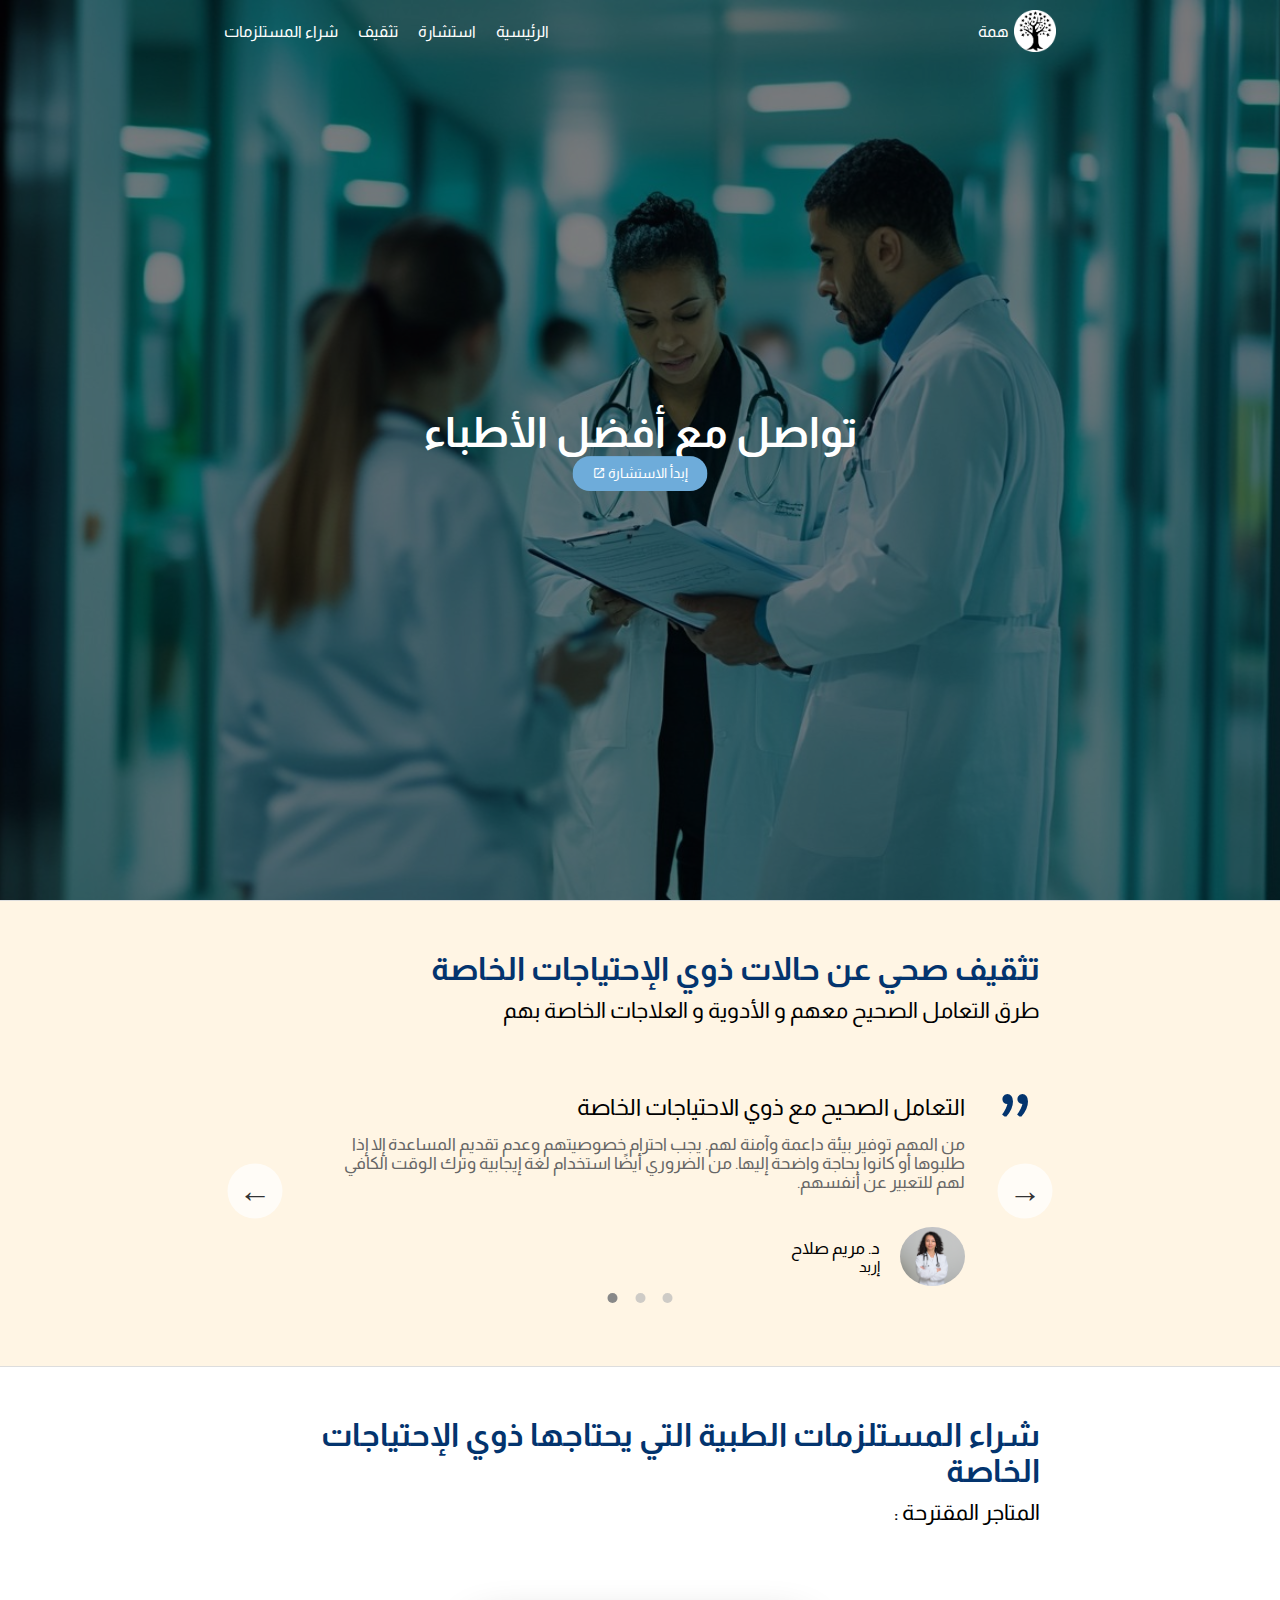
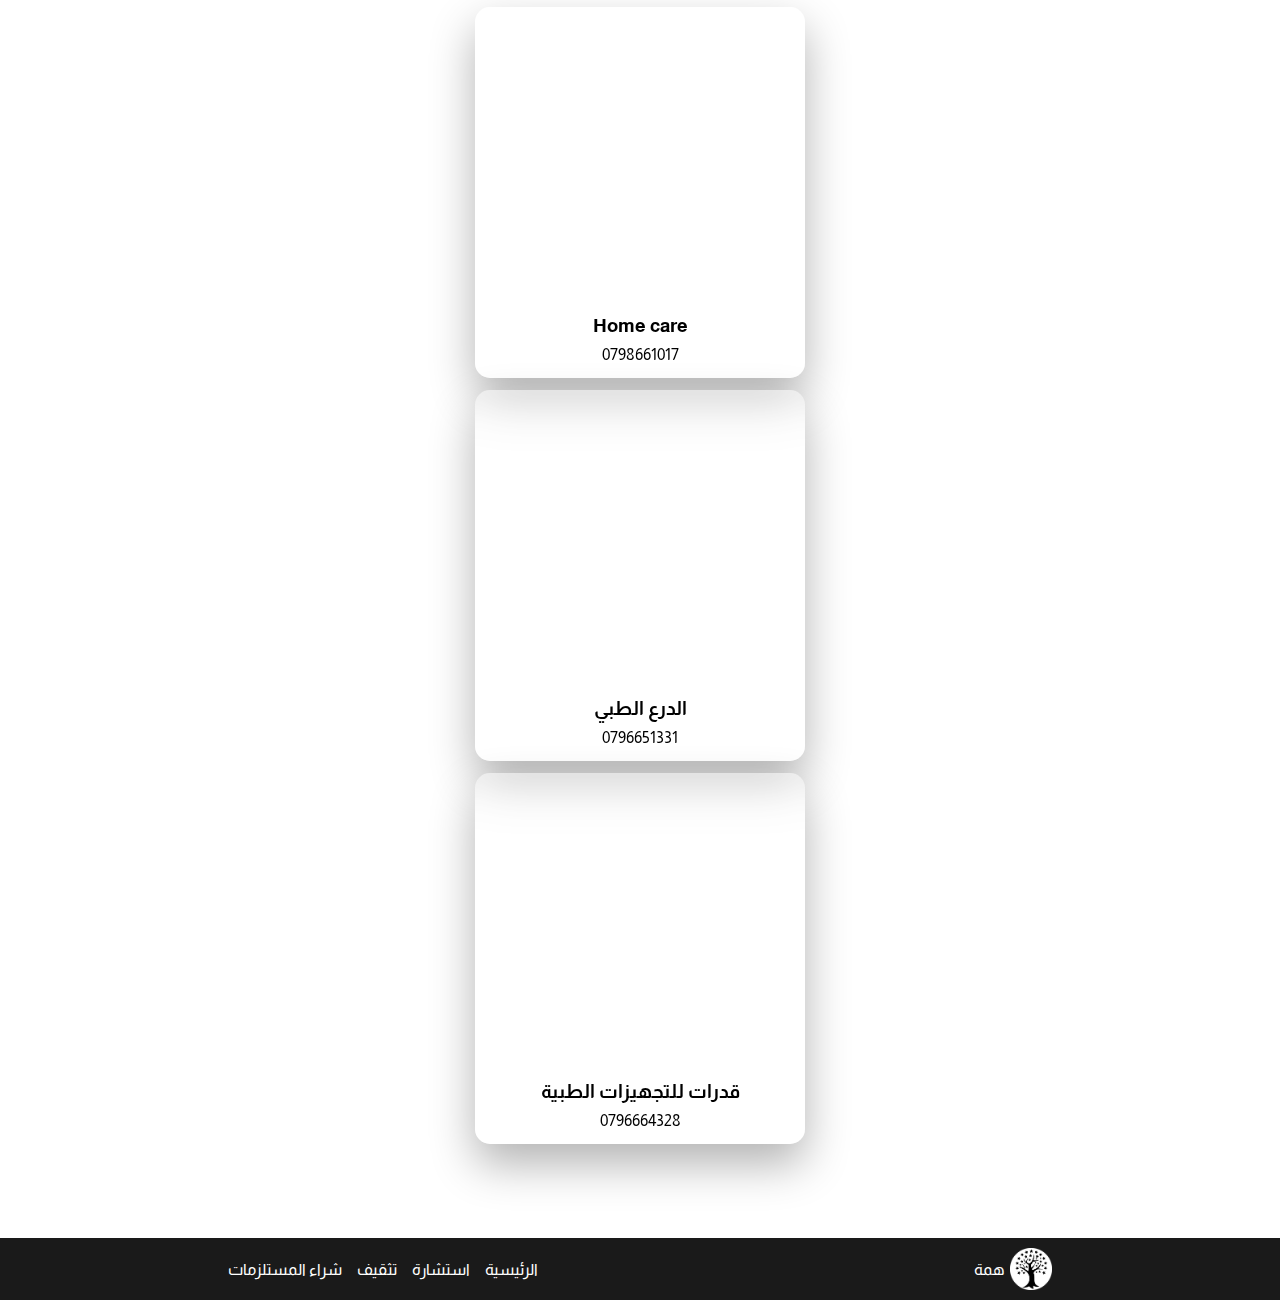
==== index.html @ c5ba1b93 "initial commit" ====
<!DOCTYPE html>
<html lang="en">
  <head>
    <meta charset="UTF-8" />
    <meta name="viewport" content="width=device-width, initial-scale=1.0" />
    <link rel="preconnect" href="https://fonts.googleapis.com" />
    <link rel="preconnect" href="https://fonts.gstatic.com" crossorigin />
    <link
      href="https://fonts.googleapis.com/css2?family=Almarai:wght@300;400;700;800&display=swap"
      rel="stylesheet"
    />
    <link
      rel="stylesheet"
      href="https://fonts.googleapis.com/css2?family=Material+Symbols+Outlined:opsz,wght,FILL,GRAD@20..48,100..700,0..1,-50..200"
    />
    <link
      rel="stylesheet"
      href="https://cdnjs.cloudflare.com/ajax/libs/bootstrap/5.3.3/css/bootstrap-grid.min.css"
    />
    <link rel="stylesheet" href="./src/css/style.css" />
    <script src="https://cdnjs.cloudflare.com/ajax/libs/jquery/3.7.1/jquery.min.js"></script>
    <script defer src="./src/js/script.js"></script>
    <title>Hemmah</title>
  </head>
  <body>
    <header class="header main-header" id="home">
      <div class="container">
        <nav class="navbar">
          <div class="brand-logo">
            <img
              class="brand-img"
              src="./src/img/logo_white.png"
              alt="green opened book"
            />
            <a class="brand-name" href="#home">همة</a>
          </div>
          <div class="navigation">
            <input type="checkbox" class="navigation__checkbox" id="navi-toggle">
            <label for="navi-toggle" class="navigation__button">
              <span class="navigation__icon">&nbsp;</span>
            </label>
            <div class="navigation__background">&nbsp;</div>
            <nav class="navigation__nav">
              <ul class="navigation__list">
                <li class="navigation__item"><a href="./index.html" class="navigation__link">الرئيسية</a></li>
                <li class="navigation__item"><a href="./doctors.html" class="navigation__link">استشارة</a></li>
                <li class="navigation__item"><a href="./index.html#educate" class="navigation__link">تثقيف</a></li>
                <li class="navigation__item"><a  href="./index.html#shop" class="navigation__link">شراء المستلزمات</a></li>
              </ul>
            </nav>
          </div>
        </nav>
        <div class="header-text">
          <h1>تواصل مع أفضل الأطباء</h1>
          <h4></h4>
          <a class="btn" target="_blank" href="./doctors.html">
            إبدأ الاستشارة
            <span class="material-symbols-outlined"> open_in_new </span>
          </a>
        </div>
      </div>
    </header>
    <section class="section" id="educate">
      <div class="container">
        <div class="section__title section__title--testimonials">
          <h2 class="section__description">
            تثقيف صحي عن حالات ذوي الإحتياجات الخاصة
          </h2>
          <h3 class="section__header">
            طرق التعامل الصحيح معهم و الأدوية و العلاجات الخاصة بهم
          </h3>
        </div>

        <div class="slider">
          <div class="slide">
            <div class="testimonial">
              <h5 class="testimonial__header">
                التعامل الصحيح مع ذوي الاحتياجات الخاصة
              </h5>
              <blockquote class="testimonial__text">
                من المهم توفير بيئة داعمة وآمنة لهم. يجب احترام خصوصيتهم وعدم
                تقديم المساعدة إلا إذا طلبوها أو كانوا بحاجة واضحة إليها. من
                الضروري أيضًا استخدام لغة إيجابية وترك الوقت الكافي لهم للتعبير
                عن أنفسهم.
              </blockquote>
              <address class="testimonial__author">
                <img
                  src="./src/img/doctor-1.jpeg"
                  alt=""
                  class="testimonial__photo"
                />
                <h6 class="testimonial__name">د. مريم صلاح</h6>
                <p class="testimonial__location">إربد</p>
              </address>
            </div>
          </div>

          <div class="slide">
            <div class="testimonial">
              <h5 class="testimonial__header">
                الأدوية والعلاجات الخاصة بذوي الاحتياجات الخاصة
              </h5>
              <blockquote class="testimonial__text">
                قد يحتاج بعض الأشخاص ذوي الاحتياجات الخاصة إلى أدوية أو علاجات
                مخصصة لحالتهم الصحية. من المهم أن يكون لدى مقدمي الرعاية معرفة
                كاملة بأسماء الأدوية، الجرعات، وأوقات تناولها. يجب استشارة
                الأطباء المتخصصين قبل إجراء أي تعديل في العلاج.
              </blockquote>
              <address class="testimonial__author">
                <img
                  src="./src/img/doctor-2.jpeg"
                  alt=""
                  class="testimonial__photo"
                />
                <h6 class="testimonial__name">د. ليان الخطيب</h6>
                <p class="testimonial__location">عمان</p>
              </address>
            </div>
          </div>

          <div class="slide">
            <div class="testimonial">
              <h5 class="testimonial__header">التوعية والدمج المجتمعي</h5>
              <blockquote class="testimonial__text">
                جزء من التثقيف الصحي يتضمن رفع الوعي المجتمعي حول قدرات ذوي
                الاحتياجات الخاصة وأهمية دمجهم في المجتمع. هذا يشمل تعديل
                المرافق العامة لتكون ملائمة لهم، وتوفير الفرص التعليمية والمهنية
                المتكافئة، وتشجيع التفاعل الإيجابي بينهم وبين أفراد المجتمع.
              </blockquote>
              <address class="testimonial__author">
                <img
                  src="./src/img/doctor-3.jpeg"
                  alt=""
                  class="testimonial__photo"
                />
                <h6 class="testimonial__name">د. يوسف العبادي</h6>
                <p class="testimonial__location">جرش</p>
              </address>
            </div>
          </div>

          <button class="slider__btn slider__btn--left">&rarr;</button>
          <button class="slider__btn slider__btn--right">&larr;</button>
          <div class="dots"></div>
        </div>
      </div>
    </section>
    <section class="section invert" id="shop">
      <div class="container">
        <div class="row">
            <div class="section__title col col-12">
                <h2 class="section__description">
                  شراء المستلزمات الطبية التي يحتاجها ذوي الإحتياجات الخاصة
                </h2>
                <h3 class="section__header">المتاجر المقترحة :</h3>
              </div>
        </div>

        <div class="row justify-content-center">
          <div class="col col-12 col-md-6 col-lg-4">
            <div class="card">
              <div class="card-location">
                <iframe
                  src="https://www.google.com/maps/embed?pb=!1m18!1m12!1m3!1d54140.61921684791!2d35.78804442167971!3d31.99374300000001!2m3!1f0!2f0!3f0!3m2!1i1024!2i768!4f13.1!3m3!1m2!1s0x151ca1c565421067%3A0x9105b39d5c8dadf2![base64]!5e0!3m2!1sen!2sjo!4v1724434863729!5m2!1sen!2sjo"
                  style="border: 0"
                  allowfullscreen=""
                  loading="lazy"
                  referrerpolicy="no-referrer-when-downgrade"
                ></iframe>
              </div>
              <div class="content">
                <h3>Home care</h3>
                <span>0798661017</span>
              </div>
            </div>
          </div>
        <div class="col col-12 col-md-6 col-lg-4">
          <div class="card">
            <div class="card-location">
              <iframe
                src="https://www.google.com/maps/embed?pb=!1m18!1m12!1m3!1d54140.61921684791!2d35.78804442167971!3d31.99374300000001!2m3!1f0!2f0!3f0!3m2!1i1024!2i768!4f13.1!3m3!1m2!1s0x151c9fa54a38dee1%3A0x67203c28a56074d4!2z2KfZhNiv2LHYuSDYp9mE2LfYqNmK!5e0!3m2!1sen!2sjo!4v1724435079980!5m2!1sen!2sjo"
                style="border: 0"
                allowfullscreen=""
                loading="lazy"
                referrerpolicy="no-referrer-when-downgrade"
              ></iframe>
            </div>
            <div class="content">
              <h3>الدرع الطبي</h3>
              <span>0796651331</span>
            </div>
          </div>
        </div>
        <div class="col col-12 col-md-6 col-lg-4">
          <div class="card">
            <div class="card-location">
              <iframe
                src="https://www.google.com/maps/embed?pb=!1m18!1m12!1m3!1d54149.1360490454!2d35.827964721679685!3d31.979312500000013!2m3!1f0!2f0!3f0!3m2!1i1024!2i768!4f13.1!3m3!1m2!1s0x151ca0113c595e59%3A0x5e91fab06175eb73!2z2YLYr9ix2KfYqiDZhNmE2KrYrNmH2YrYstin2Kog2KfZhNi32KjZitipIENhcGFiaWxpdGllcyBmb3IgTWVkaWNhbCBTdXBwbGllcy8g2KfYrNmH2LLYqSDYt9io2YrYqS8gUXVkdXJhdC8!5e0!3m2!1sen!2sjo!4v1724435142751!5m2!1sen!2sjo"
                style="border: 0"
                allowfullscreen=""
                loading="lazy"
                referrerpolicy="no-referrer-when-downgrade"
              ></iframe>
            </div>
            <div class="content">
              <h3>قدرات للتجهيزات الطبية</h3>
              <span>0796664328</span>
            </div>
          </div>
        </div>
    </div>
      </div>
    </section>
    <footer class="footer">
      <nav class="navbar">
        <div class="brand-logo">
          <img
            class="brand-img"
            src="./src/img/logo_white.png"
            alt="green opened book"
          />
          <a class="brand-name" href="#home">همة</a>
        </div>
        <ul class="navbar__links" id="header-navbar">
          <li><a class="nav__link" href="#home">الرئيسية</a></li>
          <li><a class="nav__link" href="./doctors.html">استشارة</a></li>
          <li><a class="nav__link" href="#educate">تثقيف</a></li>
          <li><a class="nav__link" href="#shop">شراء المستلزمات</a></li>
        </ul>
      </nav>
    </footer>
  </body>
</html>
---- src/css/style.css ----
:root {
  --color-primary: #03346e;
  --color-secondary: #6eacda;
  --color-tertiary: #fff5e4;
}
* {
  margin: 0;
  padding: 0;
  box-sizing: border-box;
  list-style-type: none;
  font-family: "Almarai", sans-serif;
}
html {
  scroll-behavior: smooth;
}
body {
  direction: rtl;
}
a {
  text-decoration: none;
  color: white;
}

li {
  white-space: nowrap;
  transition: all ease 0.3s;
}

li a:hover {
  /* color: #ddd; */
  border-bottom: 2px solid var(--color-secondary);
}

/* header */
.header {
  background-blend-mode: multiply;
  height: 100svh;
  max-width: 100%;
}
.header.main-header {
  background: center/cover url("../img/doctors.jpg") no-repeat,
    rgba(0, 0, 0, 0.5);
}
.header.consult-header {
  background: center/100% 100% url("../img/consult.jpeg") no-repeat,
    rgba(0, 0, 0, 0.5);
  height: 85vh;
}


.brand-logo {
  display: flex;
  justify-content: center;
  align-items: center;
  gap: 5px;
  cursor: pointer;
}
.brand-logo img {
  width: 42px;
  height: auto;
}
.header-text {
  position: absolute;
  top: 50%;
  left: 50%;
  transform: translate(-50%, -50%);
  text-align: center;
}
.header-text h1 {
  font-size: 42px;
  @media (width < 576px){
    font-size: 27px;
  }
  color: #fff;
}
main h2 {
  text-align: center;
  padding-top: 18px;
}

.header-text h4 {
  font-size: 0.9em;
}

.btn {
  display: inline-flex;
  justify-content: center;
  align-items: center;
  gap: 2px;
  color: white;
  background-color: var(--color-secondary);
  padding: 0.6em 1.3em;
  border-radius: 50px;
  font-size: 14px;
  /* width: 120px; */
  border: 1px solid transparent;
  cursor: pointer;
}

.btn:hover {
  background-color: var(--color-primary);
}
.material-symbols-outlined {
  font-size: 14px;
}

.search-label {
  position: relative;
}
.search-icon {
  position: absolute;
  top: 0;
  right: 0.6em;
  bottom: 0;
  margin: auto auto auto 0;
  width: 1em;
  height: 1em;
  z-index: 1;
}
.search-input {
  width: 100%;
  height: 100%;
  margin: 0;
  padding: 0.4em;
  text-indent: 2em;
  border-radius: 5px;
  font: inherit;
  font-weight: 700;
  font-size: 1.1rem;
  border: 0;
  outline: none;
}

/* ///////////////////// */

.card {
  position: relative;
  background: rgba(255, 255, 255, 0.3);
  margin: 12px auto;
  box-shadow: 0 20px 45px rgba(0, 0, 0, 0.3);
  border-radius: 15px;
  display: flex;
  flex-direction: column;
  align-items: center;
  justify-content: center;
  backdrop-filter: blur(10px);
  padding: 15px;
  width: fit-content;
}
.card-image {
  width: 250px;
  height: 250px;
  border-radius: 50%;
  overflow: hidden;
  border: 2px solid var(--color-secondary);
}
iframe{
    width: 100%;
    height: 275px;
}
.card-image img {
  object-fit: cover;
  height: 100%;
  width: 100%;
}
.content h3 {
  text-align: center;
  /* font-size: 2rem; */
  margin-top: 15px;
}
.content p {
  text-align: center;
}
.content span {
  text-align: center;
  display: block;
  margin-top: 10px;
}

/* ///////////////// */

.section {
  background-color: var(--color-tertiary);
  padding: 50px 30px;
  border-top: 1px solid #ddd;
}
.section.invert {
    background-color: #fff;
}
.section__title {
  max-width: 800px;
  margin: 0 auto 80px auto;
}
/* #shop .section__title{
    margin-inline: 20px;
    margin-bottom: 0;
    padding: 15px;
} */

.section__description {
  font-size: 32px;
  @media (width < 576px){
    font-size: 24px;
  }
  font-weight: 600;
  text-transform: uppercase;
  color: var(--color-primary);
  margin-bottom: 10px;
}

.section__header {
  font-size: 22px;
  @media (width < 576px){
    font-size: 18px;
  }
  line-height: 1.3;
  font-weight: 500;
}

.slider {
  max-width: 1000px;
  height: 250px;

  @media (width < 576px){
    height: 450px;
  }
  margin: 0 auto;
  position: relative;

  /* IN THE END */
  overflow: hidden;
}

.slide {
  position: absolute;
  top: 0;
  width: 100%;
  height: 250px;
  @media (width < 576px){
    height: 400px;
  }
  display: flex;
  align-items: center;
  justify-content: center;

  /* THIS creates the animation! */
  transition: transform 1s;
}

.slide > img {
  /* Only for images that have different size than slide */
  width: 100%;
  height: 100%;
  object-fit: cover;
}

.slider__btn {
  position: absolute;
  top: 50%;
  z-index: 10;

  border: none;
  background: rgba(255, 255, 255, 0.7);
  font-family: inherit;
  color: #333;
  border-radius: 50%;
  height: 55px;
  width: 55px;
  font-size: 32.5px;
  cursor: pointer;
}

.slider__btn--left {
  right: 6%;
  @media (width < 576px){
    right: -7%;
  }
  transform: translate(-50%, -50%);
}

.slider__btn--right {
  left: 6%;
  @media (width < 576px){
    left: -7%;
  }
  transform: translate(50%, -50%);
}

.dots {
  position: absolute;
  bottom: 5%;
  left: 50%;
  transform: translateX(-50%);
  display: flex;
}

.dots__dot {
  border: none;
  background-color: #b9b9b9;
  opacity: 0.7;
  height: 10px;
  width: 10px;
  border-radius: 50%;
  margin-left: 17.5px;
  cursor: pointer;
  transition: all 0.5s;

  /* Only necessary when overlying images */
  /* box-shadow: 0 0.6rem 1.5rem rgba(0, 0, 0, 0.7); */
}

.dots__dot:last-child {
  margin: 0;
}

.dots__dot--active {
  /* background-color: #fff; */
  background-color: #888;
  opacity: 1;
}
.testimonial {
  width: 65%;
  position: relative;
}

.testimonial::before {
  content: "\201D";
  position: absolute;
  top: -14px;
  right: -68px;
  line-height: 1;
  font-size: 100px;
  font-family: inherit;
  color: var(--color-primary);
  z-index: -1;
}

.testimonial__header {
  font-size: 22.5px;
  font-weight: 500;
  margin-bottom: 15px;
}

.testimonial__text {
  font-size: 17px;
  margin-bottom: 35px;
  color: #666;
}

.testimonial__author {
  margin-left: 30px;
  font-style: normal;

  display: grid;
  grid-template-columns: 65px 1fr;
  column-gap: 20px;
}

.testimonial__photo {
  grid-row: 1 / span 2;
  width: 65px;
  border-radius: 50%;
}

.testimonial__name {
  font-size: 17px;
  font-weight: 500;
  align-self: end;
  margin: 0;
}

.testimonial__location {
  font-size: 15px;
}

.section__title--testimonials {
  margin-bottom: 40px;
}

.footer{
  background-color: rgb(26, 26, 26);
  margin-top: 2rem;
}

.navigation__checkbox {
  display: none;
}

.footer .navbar__links {
  display: flex;
  justify-content: center;
  align-items: center;
  gap: 15px;
}
@media (width > 576px) {
.navigation__background, .navigation__button{
  display: none;
}
.navbar {
  display: flex;
  justify-content: space-around;
  align-items: center;
  width: 100%;
  padding: 10px;
  z-index: 1;
}

.navbar ul {
  display: flex;
  align-items: center;
  gap: 20px;
}
}

@media (width < 576px) {
  
.header .brand-logo{
  justify-content: flex-start;
}
.navigation__button {
  background-color: #fff;
  height: 48px;
  width: 48px;
  border-radius: 50%;
  position: fixed;
  top: 0;
  left: 60px;
  z-index: 2000;
  box-shadow: 0 10px 30px rgba(0, 0, 0, 0.1);
  text-align: center;
  cursor: pointer;
}

.navigation__background {
  height: 32px;
  width: 32px;
  border-radius: 50%;
  position: fixed;
  top: 0;
  left: 65px;
  background-image: radial-gradient(var(--color-secondary), var(--color-primary));
  z-index: 1000;
  transition: transform 0.8s cubic-bezier(0.83, 0, 0.17, 1);
}

.navigation__nav {
  height: 100vh;
  width: 0;
  position: fixed;
  top: 0;
  left: 0;
  z-index: 1500;
  opacity: 0;
  width: 0;
  transition: all 0.8s;
}

.navigation__list {
  position: absolute;
  top: 50%;
  left: 50%;
  transform: translate(-50%, -50%);
  list-style-type: none;
  text-align: center;
  width: 100%;
}

.navigation__item {
  margin: 10px;
}

.navigation__link:link,
.navigation__link:visited {
  display: inline-block;
  font-size: 30px;
  font-weight: 300;
  padding: 10px 20px;
  color: #fff;
  text-decoration: none;
  text-transform: uppercase;
  background-image: linear-gradient(
    120deg,
    transparent 0%,
    transparent 50%,
    white 50%
  );
  background-size: 250%;
  transition: all 0.2s;
}
.navigation__link:link span,
.navigation__link:visited span {
  margin-right: 15px;
  display: inline-block;
}

.navigation__link:hover,
.navigation__link:active {
  background-position: 100%;
  color: var(--color-primary);
  transform: translateX(10px);
}

.navigation__checkbox:checked ~ .navigation__background {
  transform: scale(80);
}

.navigation__checkbox:checked ~ .navigation__nav {
  opacity: 1;
  width: 100%;
}

.navigation__icon {
  position: relative;
  margin-top: 24px;
}
.navigation__icon,
.navigation__icon::before,
.navigation__icon::after {
  width: 24px;
  height: 2px;
  background-color: #333;
  display: inline-block;
}
.navigation__icon::before,
.navigation__icon::after {
  content: "";
  position: absolute;
  left: 0;
  transition: all 0.2s;
}
.navigation__icon::before {
  top: -8px;
}
.navigation__icon::after {
  top: 8px;
}

.navigation__button:hover .navigation__icon::before {
  top: -10px;
}

.navigation__button:hover .navigation__icon::after {
  top: 10px;
}

.navigation__checkbox:checked + .navigation__button .navigation__icon {
  background-color: transparent;
}

.navigation__checkbox:checked + .navigation__button .navigation__icon::before {
  top: 0;
  transform: rotate(135deg);
}

.navigation__checkbox:checked + .navigation__button .navigation__icon::after {
  top: 0;
  transform: rotate(-135deg);
}


.footer .navbar__links {
  flex-direction: column;
}
.footer .brand-logo{
margin-bottom: 15px;
}
}
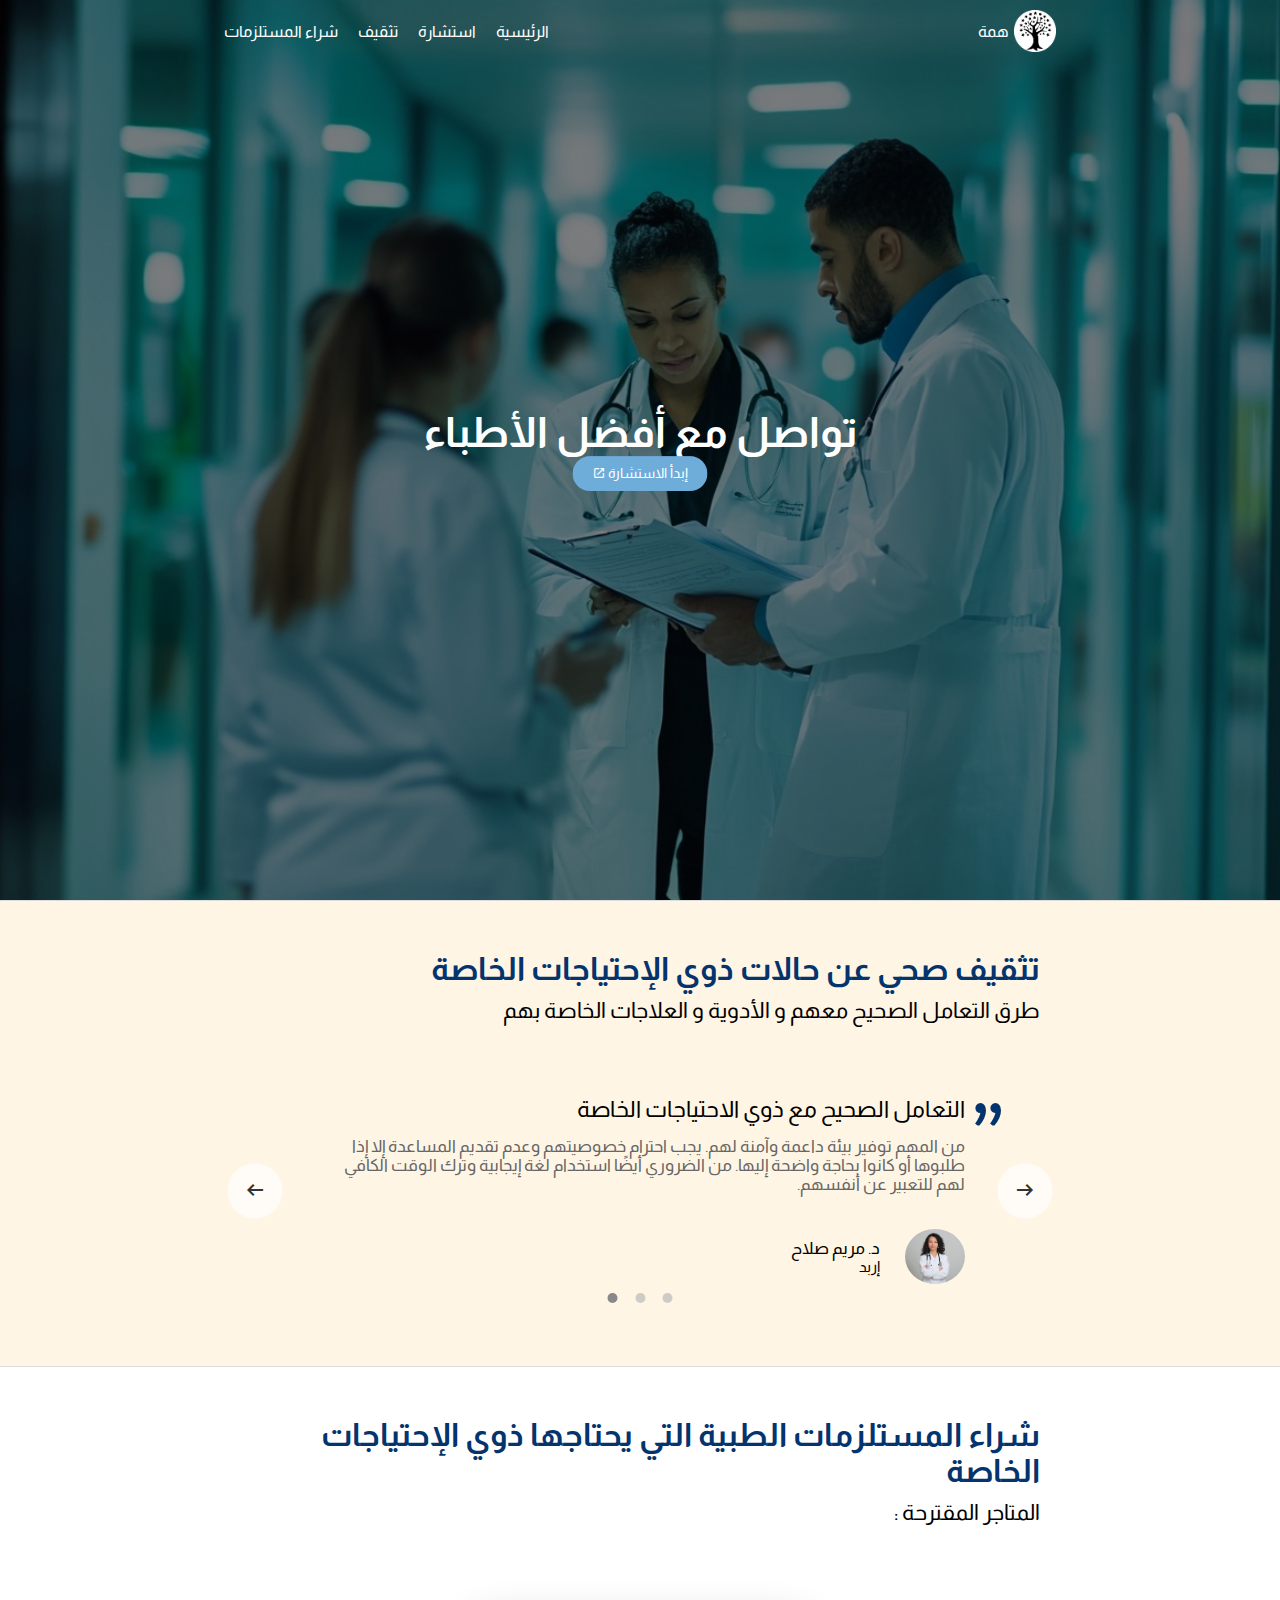
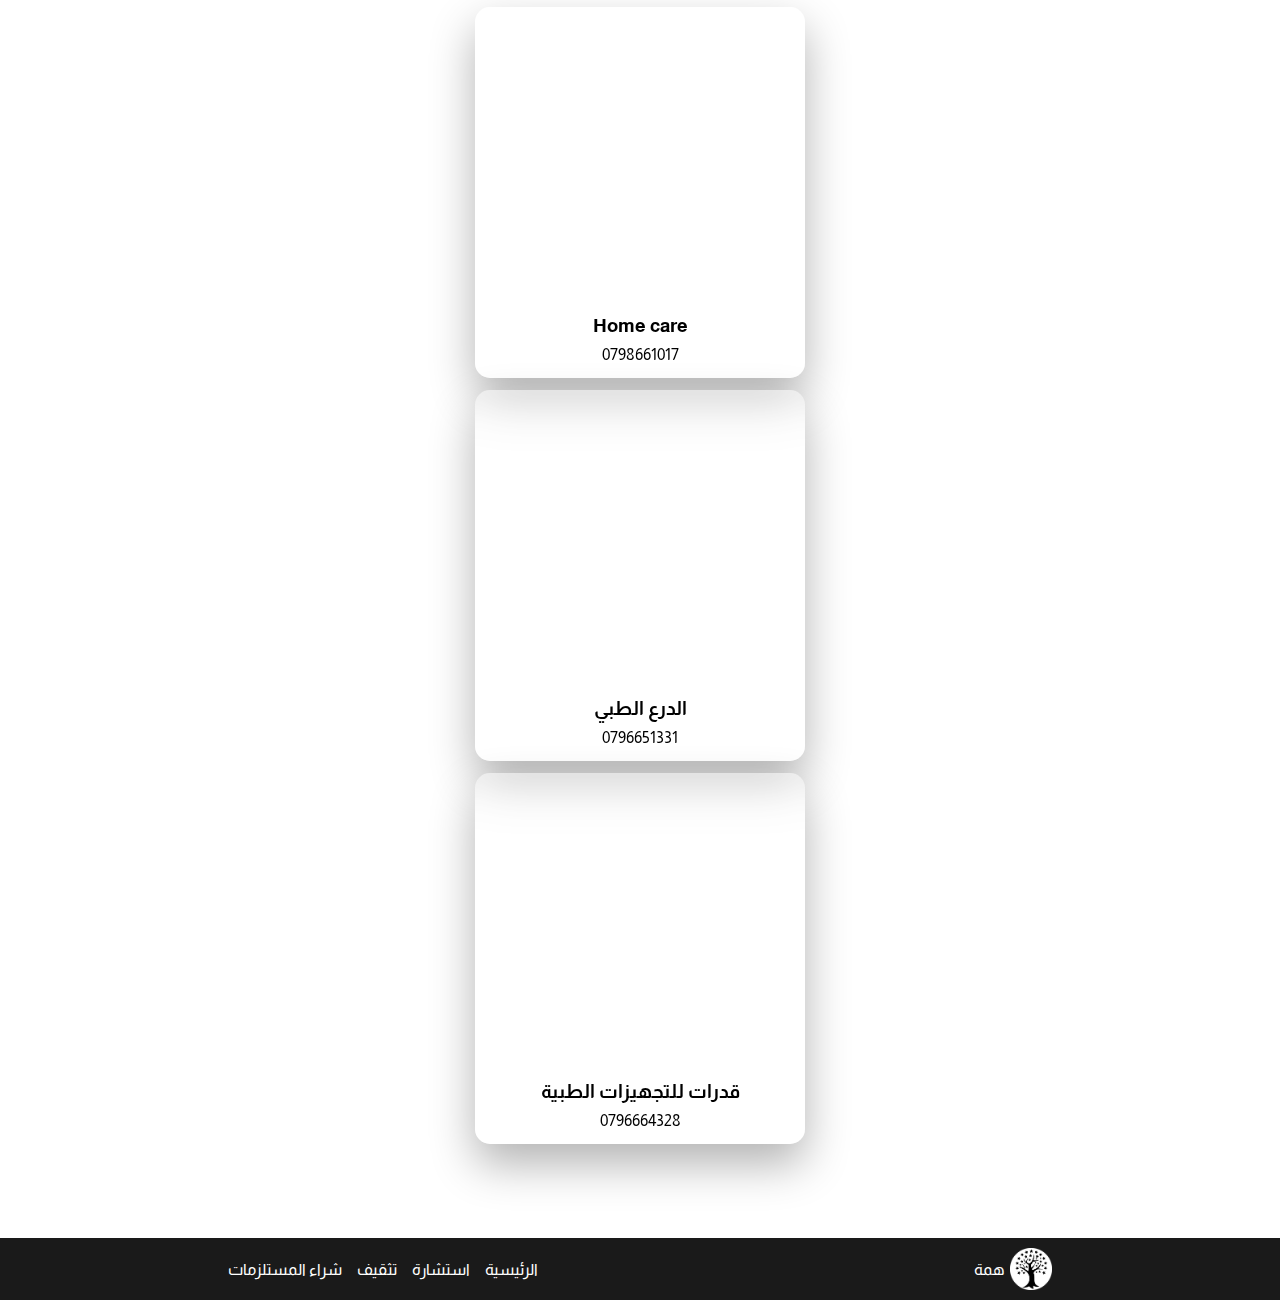
==== commit 0c8cc558: "Update index.html" ====
--- a/index.html
+++ b/index.html
@@ -139,8 +139,16 @@
             </div>
           </div>
 
-          <button class="slider__btn slider__btn--left">&rarr;</button>
-          <button class="slider__btn slider__btn--right">&larr;</button>
+          <button class="slider__btn slider__btn--left">
+            <span class="material-symbols-outlined slider__icon">
+              arrow_right_alt
+              </span>
+          </button>
+          <button class="slider__btn slider__btn--right ">
+            <span class="material-symbols-outlined slider__icon">
+              arrow_left_alt
+            </span>
+          </button>
           <div class="dots"></div>
         </div>
       </div>
--- a/src/css/style.css
+++ b/src/css/style.css
@@ -100,7 +100,7 @@
 .btn:hover {
   background-color: var(--color-primary);
 }
-.material-symbols-outlined {
+.material-symbols-outlined:not(.slider__icon) {
   font-size: 14px;
 }
 
@@ -326,8 +326,8 @@
 .testimonial::before {
   content: "\201D";
   position: absolute;
-  top: -14px;
-  right: -68px;
+  top: -7px;
+  right: -41px;
   line-height: 1;
   font-size: 100px;
   font-family: inherit;
@@ -358,7 +358,8 @@
 
 .testimonial__photo {
   grid-row: 1 / span 2;
-  width: 65px;
+  width: 60px;
+  height:55px;
   border-radius: 50%;
 }
 
@@ -416,6 +417,7 @@
   
 .header .brand-logo{
   justify-content: flex-start;
+  padding-top:10px;
 }
 .navigation__button {
   background-color: #fff;
@@ -423,8 +425,8 @@
   width: 48px;
   border-radius: 50%;
   position: fixed;
-  top: 0;
-  left: 60px;
+  top: 10px;
+  left: 15px;
   z-index: 2000;
   box-shadow: 0 10px 30px rgba(0, 0, 0, 0.1);
   text-align: center;
@@ -436,8 +438,8 @@
   width: 32px;
   border-radius: 50%;
   position: fixed;
-  top: 0;
-  left: 65px;
+  top: 18px;
+  left: 24px;
   background-image: radial-gradient(var(--color-secondary), var(--color-primary));
   z-index: 1000;
   transition: transform 0.8s cubic-bezier(0.83, 0, 0.17, 1);
@@ -564,4 +566,6 @@
 .footer .brand-logo{
 margin-bottom: 15px;
 }
-}+  .footer li:last-child{
+    margin-bottom:10px;
+}
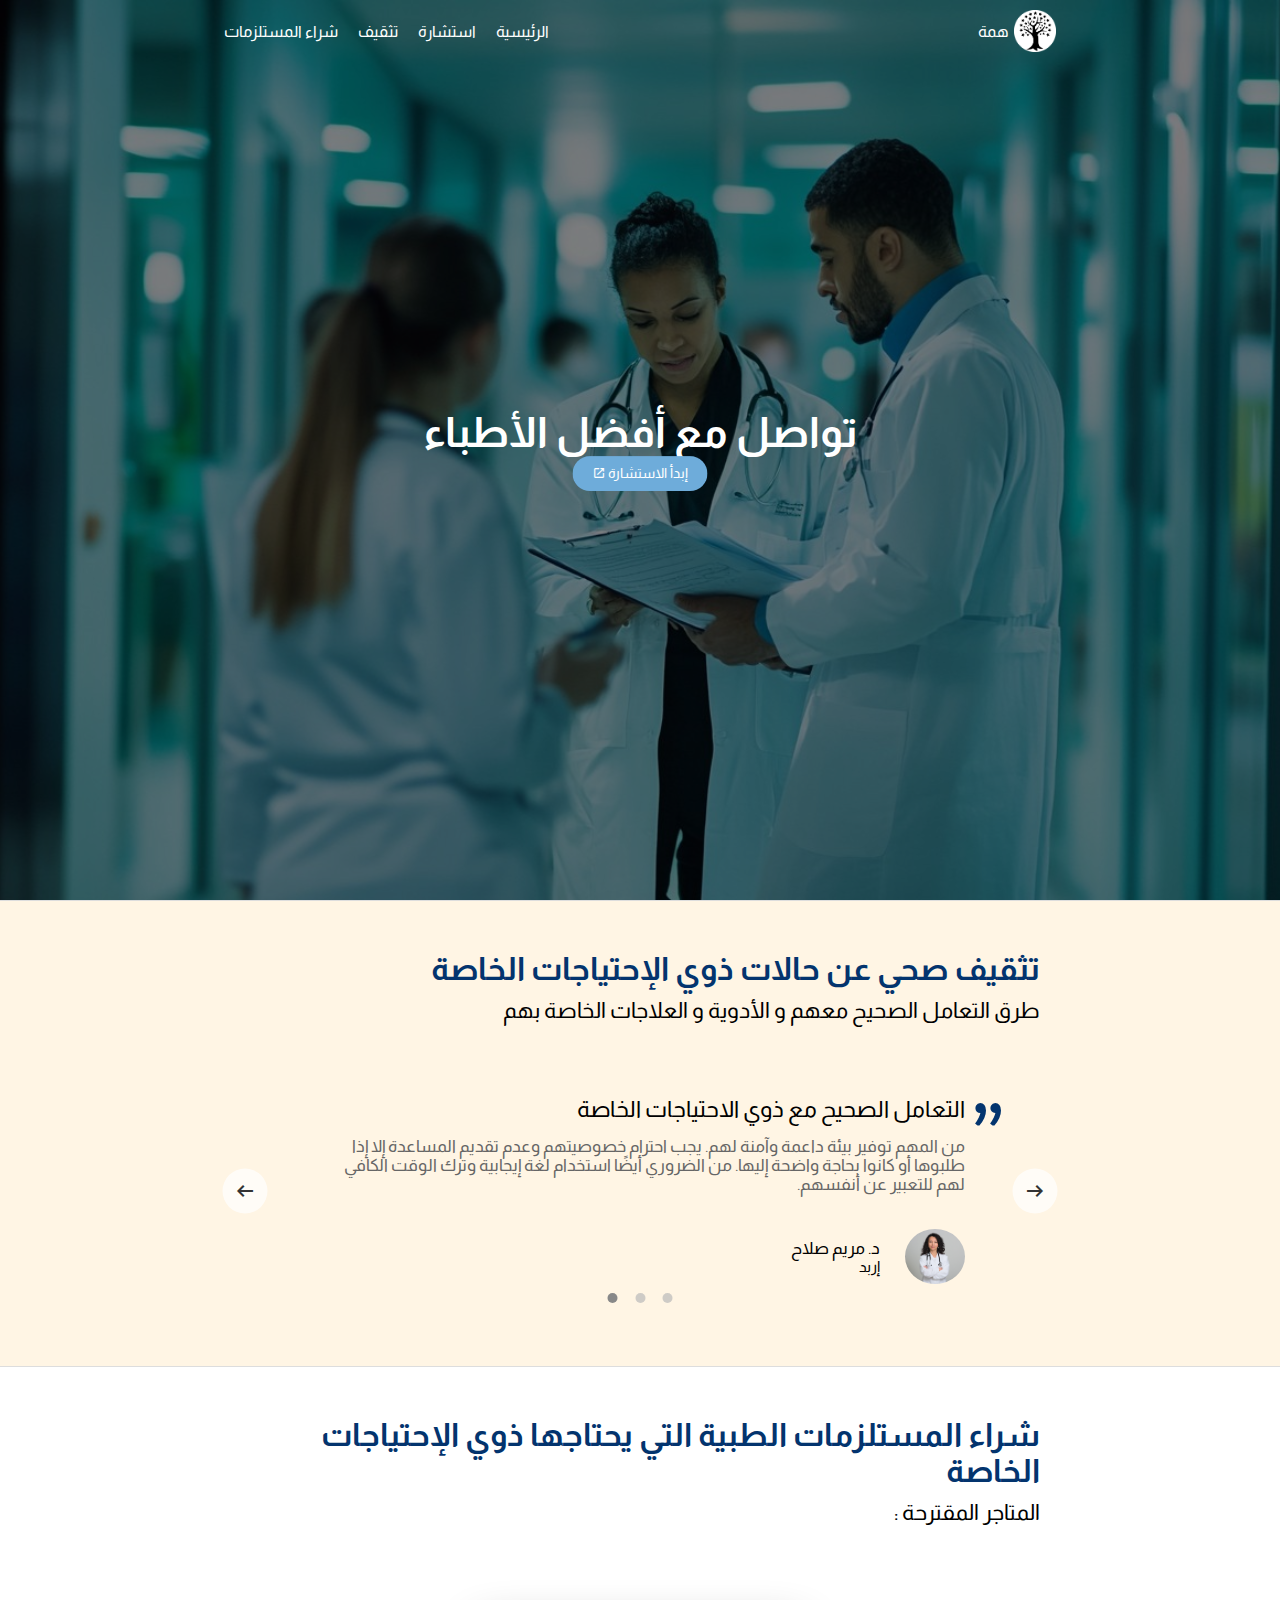
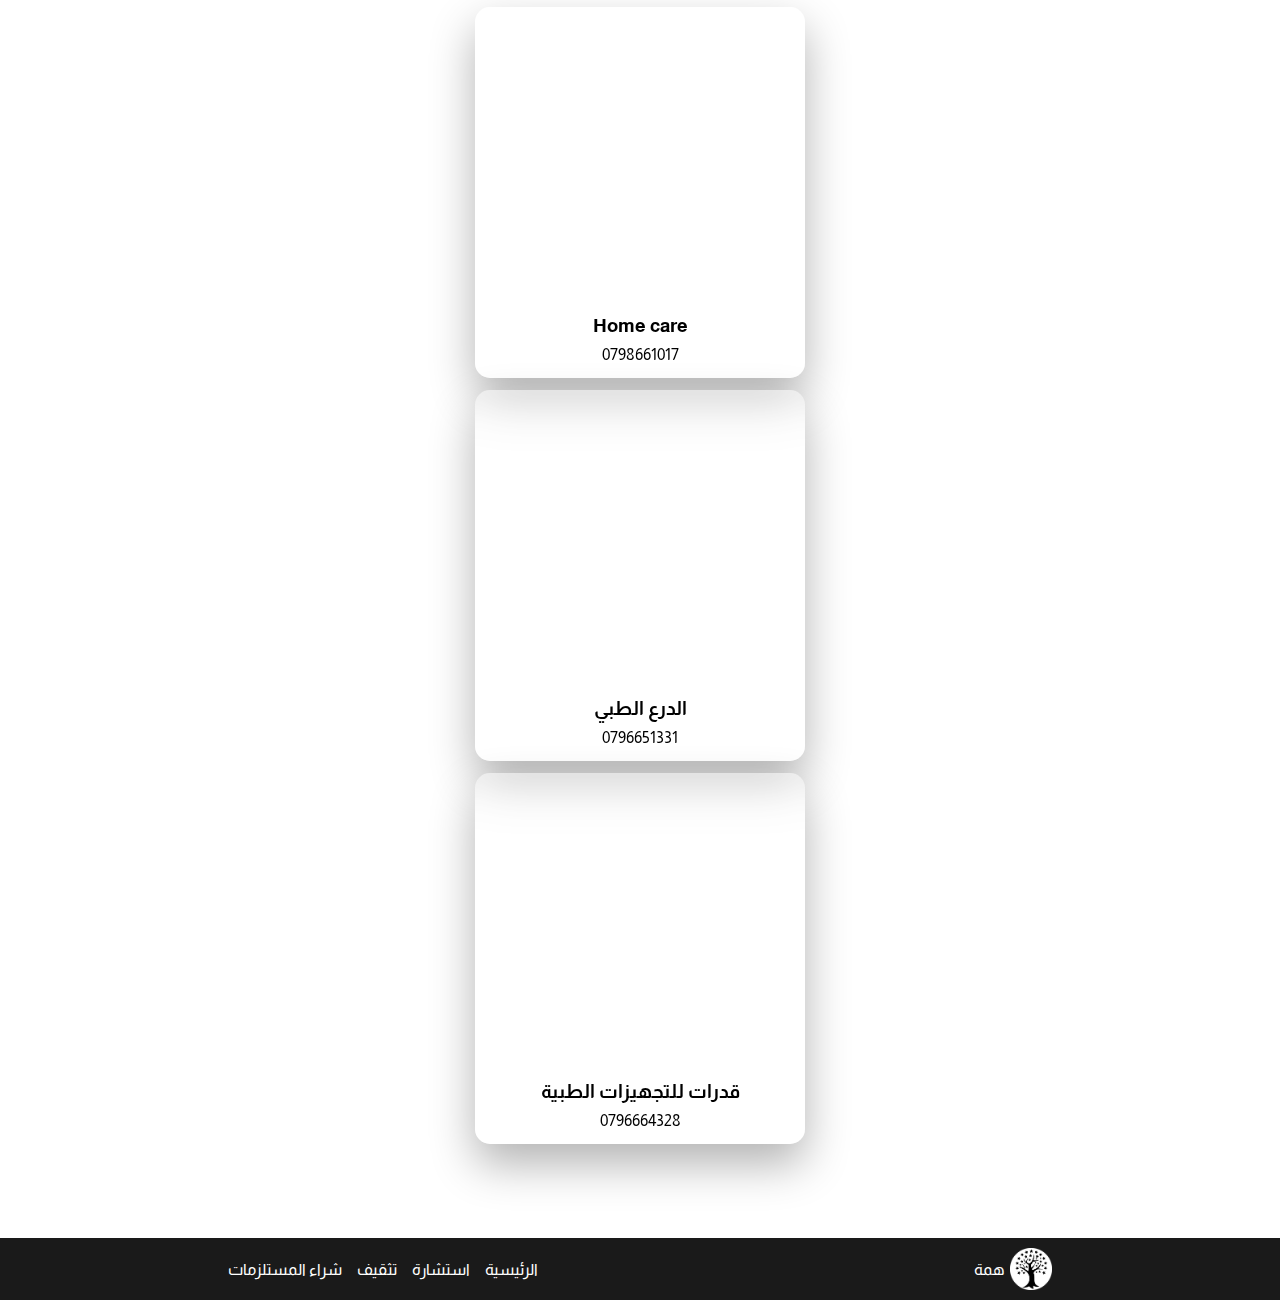
==== commit 0afbe8d6: "Update index.html" ====
--- a/index.html
+++ b/index.html
@@ -42,10 +42,10 @@
             <div class="navigation__background">&nbsp;</div>
             <nav class="navigation__nav">
               <ul class="navigation__list">
-                <li class="navigation__item"><a href="./index.html" class="navigation__link">الرئيسية</a></li>
+                <li class="navigation__item"><a href="#" class="navigation__link">الرئيسية</a></li>
                 <li class="navigation__item"><a href="./doctors.html" class="navigation__link">استشارة</a></li>
-                <li class="navigation__item"><a href="./index.html#educate" class="navigation__link">تثقيف</a></li>
-                <li class="navigation__item"><a  href="./index.html#shop" class="navigation__link">شراء المستلزمات</a></li>
+                <li class="navigation__item"><a href="#educate" class="navigation__link">تثقيف</a></li>
+                <li class="navigation__item"><a  href="#shop" class="navigation__link">شراء المستلزمات</a></li>
               </ul>
             </nav>
           </div>
--- a/src/css/style.css
+++ b/src/css/style.css
@@ -264,10 +264,13 @@
   font-family: inherit;
   color: #333;
   border-radius: 50%;
-  height: 55px;
-  width: 55px;
+  height: 45px;
+  width: 45px;
   font-size: 32.5px;
   cursor: pointer;
+  display:flex;
+  justify-content: center;
+  align-items: center;
 }
 
 .slider__btn--left {
@@ -564,8 +567,9 @@
   flex-direction: column;
 }
 .footer .brand-logo{
-margin-bottom: 15px;
+padding-block: 15px;
 }
   .footer li:last-child{
     margin-bottom:10px;
 }
+}
